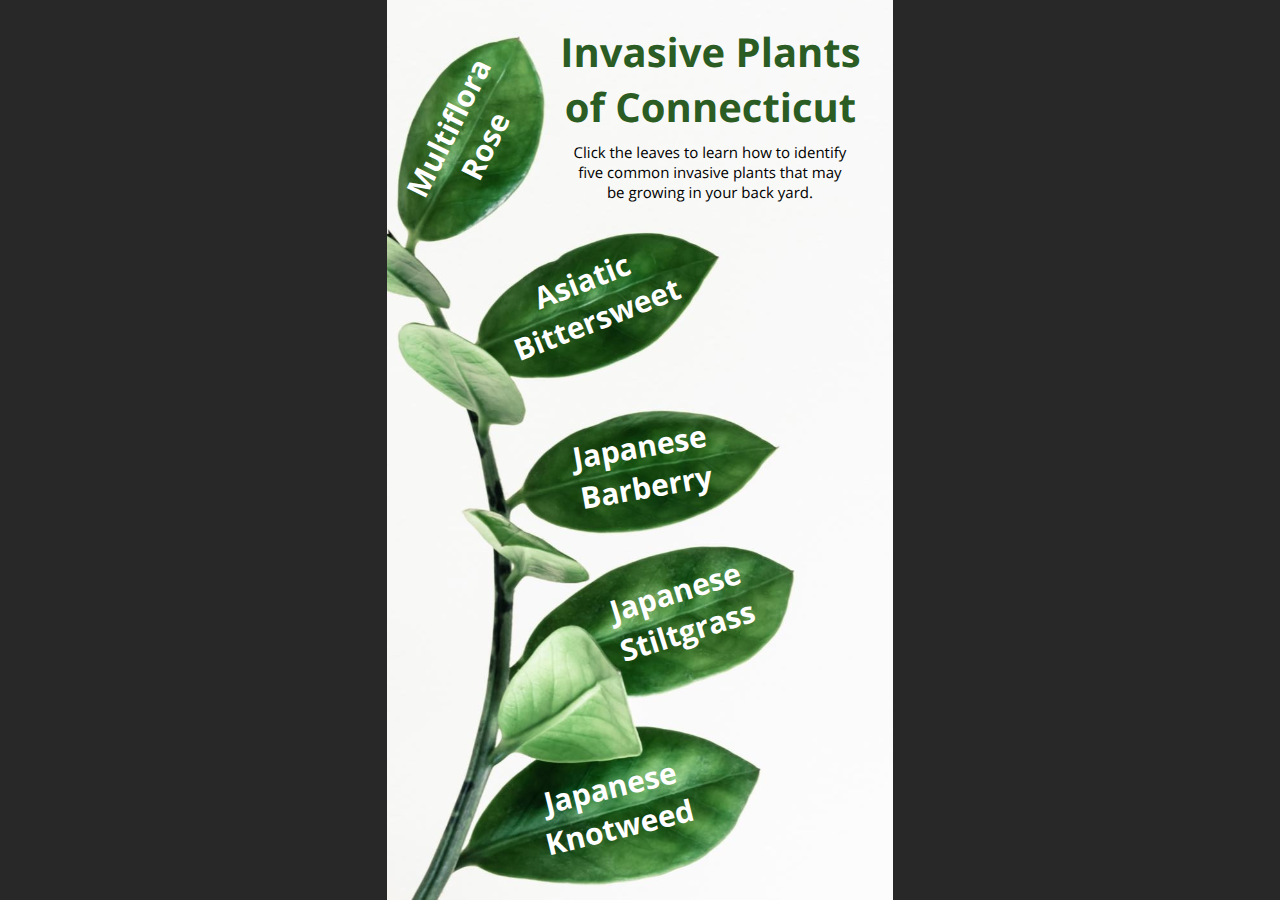
==== index.html @ a67138f4 "Invasive Plants Tab Interaction" ====
﻿<!doctype html>
<html lang="en-US">
<head>
  <meta charset="utf-8">
  <!-- Created using Storyline 360 - http://www.articulate.com  -->
  <!-- version: 3.71.29339.0 -->
  <title>Invasive Species Tab Interaction</title>
  <meta http-equiv="x-ua-compatible" content="IE=edge"/>
  <meta name="viewport" content="width=device-width,initial-scale=1,user-scalable=no,shrink-to-fit=no,minimal-ui"/>
  <meta name="apple-mobile-web-app-capable" content="yes"/>
  <style>
    html, body { height: 100%; padding: 0; margin: 0 }
    #app { height: 100%; width: 100%; }
  </style>

  <script>
    window.DS = {};
    window.globals = {
      DATA_PATH_BASE: '',
      HAS_FRAME: true,
      HAS_SLIDE: true,

      lmsPresent: false,
      tinCanPresent: false,
      cmi5Present: false,
      aoSupport: false,
      scale: 'noscale',
      captureRc: false,
      browserSize: 'optimal',
      bgColor: '#282828',
      features: 'AccessibleVideo,ConnectionMessages,FullScreenToggle,InsertSvgPicture,LayerPresentAsDialog,MultipleQuizTracking,UpdatedScrollingPanels,UpdatedThemeEditor',
      themeName: 'unified',
      preloaderColor: '#FFFFFF',
      suppressAnalytics: false,
      productChannel: 'stable',
      publishSource: 'storyline',
      aid: 'aid|063156c1-d055-49e4-b8f7-2ba526d6408d',
      cid: 'b692ceb9-e4eb-4660-8437-629429736713',
      playerVersion: '3.71.29339.0',
      publishTimestamp: '2023-01-26T19:58:02.5013336Z',
      maxIosVideoElements: 10,
      connectionSettings: { message: 'You%20are%20offline.%20Trying%20to%20reconnect...', useDarkTheme: false },

      
      parseParams: function(qs) {
        if (window.globals.parsedParams != null) {
          return window.globals.parsedParams;
        }
        qs = (qs || window.location.search.substr(1)).split('+').join(' ');
        var params = {},
            tokens,
            re = /[?&]?([^=]+)=([^&]*)/g;

        while (tokens = re.exec(qs)) {
          params[decodeURIComponent(tokens[1]).trim()] =
            decodeURIComponent(tokens[2]).trim();
        }
        window.globals.parsedParams = params;
        return params;
      }

    };
  </script>
  <script>
    var isIe11 = ('ActiveXObject' in window || window.MSBlobBuilder != null)
      && window.msCrypto != null && !window.ActiveXObject;
    if (isIe11) {
      window.globals.unsupportedBrowser = true;
      document.write(atob('[base64]'));
    }
  </script>
  
  <script>window.THREE = { };</script>
  
</head>
<body style="background: #282828" class="cs-HTML theme-unified">
  <!-- 360 -->
  <script>!function(e){var i=/iPhone/i,o=/iPod/i,n=/iPad/i,t=/(?=.*\bAndroid\b)(?=.*\bMobile\b)/i,d=/Android/i,s=/(?=.*\bAndroid\b)(?=.*\bSD4930UR\b)/i,b=/(?=.*\bAndroid\b)(?=.*\b(?:KFOT|KFTT|KFJWI|KFJWA|KFSOWI|KFTHWI|KFTHWA|KFAPWI|KFAPWA|KFARWI|KFASWI|KFSAWI|KFSAWA)\b)/i,r=/IEMobile/i,h=/(?=.*\bWindows\b)(?=.*\bARM\b)/i,a=/BlackBerry/i,l=/BB10/i,p=/Opera Mini/i,f=/(CriOS|Chrome)(?=.*\bMobile\b)/i,u=/(?=.*\bFirefox\b)(?=.*\bMobile\b)/i,c=new RegExp("(?:Nexus 7|BNTV250|Kindle Fire|Silk|GT-P1000)","i"),w=function(e,i){return e.test(i)},A=function(e){var A=e||navigator.userAgent,v=A.split("[FBAN");if(void 0!==v[1]&&(A=v[0]),this.apple={phone:w(i,A),ipod:w(o,A),tablet:!w(i,A)&&w(n,A),device:w(i,A)||w(o,A)||w(n,A)},this.amazon={phone:w(s,A),tablet:!w(s,A)&&w(b,A),device:w(s,A)||w(b,A)},this.android={phone:w(s,A)||w(t,A),tablet:!w(s,A)&&!w(t,A)&&(w(b,A)||w(d,A)),device:w(s,A)||w(b,A)||w(t,A)||w(d,A)},this.windows={phone:w(r,A),tablet:w(h,A),device:w(r,A)||w(h,A)},this.other={blackberry:w(a,A),blackberry10:w(l,A),opera:w(p,A),firefox:w(u,A),chrome:w(f,A),device:w(a,A)||w(l,A)||w(p,A)||w(u,A)||w(f,A)},this.seven_inch=w(c,A),this.any=this.apple.device||this.android.device||this.windows.device||this.other.device||this.seven_inch,this.phone=this.apple.phone||this.android.phone||this.windows.phone,this.tablet=this.apple.tablet||this.android.tablet||this.windows.tablet,"undefined"==typeof window)return this},v=function(){var e=new A;return e.Class=A,e};"undefined"!=typeof module&&module.exports&&"undefined"==typeof window?module.exports=A:"undefined"!=typeof module&&module.exports&&"undefined"!=typeof window?module.exports=v():"function"==typeof define&&define.amd?define("isMobile",[],e.isMobile=v()):e.isMobile=v()}(this);
    window.isMobile.apple.tablet = window.isMobile.apple.tablet ||
      (navigator.platform === 'MacIntel' && navigator.maxTouchPoints > 1);
    window.isMobile.apple.device = window.isMobile.apple.device || window.isMobile.apple.tablet;
    window.isMobile.tablet = window.isMobile.tablet || window.isMobile.apple.tablet;
    window.isMobile.any = window.isMobile.any || window.isMobile.apple.tablet;
  </script>

  <div id="focus-sink" tabindex="-1"></div>

  <div id="preso"></div>
  <script>
    (function() {

      var classTypes = [ 'desktop', 'mobile', 'phone', 'tablet' ];

      var addDeviceClasses = function(prefix, testObj) {
        var curr, i;
        for (i = 0; i < classTypes.length; i++) {
          curr = classTypes[i];
          if (testObj[curr]) {
            document.body.classList.add(prefix + curr);
          }
        }
      };

      var params = window.globals.parseParams(),
          isDevicePreview = params.devicepreview === '1',
          isPhoneOverride = params.deviceType === 'phone' || (isDevicePreview && params.phone == '1'),
          isTabletOverride = (params.deviceType === 'tablet' || isDevicePreview) && !isPhoneOverride,
          isMobileOverride = isPhoneOverride || isTabletOverride;

      var deviceView = {
        desktop: !window.isMobile.any && !isMobileOverride,
        mobile: window.isMobile.any || isMobileOverride,
        phone: isPhoneOverride || (window.isMobile.phone && !isTabletOverride),
        tablet: isTabletOverride || window.isMobile.tablet
      };

      window.globals.deviceView = deviceView;
      window.isMobile.desktop = !window.isMobile.any;
      window.isMobile.mobile = window.isMobile.any;

      addDeviceClasses('view-', deviceView);

    })();
  </script>
  
  <script src='story_content/user.js' type=text/javascript></script>
  <div class="slide-loader"></div>

  <script>
    var doc = document, loader = doc.body.querySelector('.slide-loader'); [ 1, 2, 3 ].forEach(function(n) { var d = doc.createElement('div'); d.style.backgroundColor = window.globals.preloaderColor; d.classList.add('mobile-loader-dot'); d.classList.add('dot' + n); loader.appendChild(d); });
  </script>

  <div class="mobile-load-title-overlay" style="display: none">
    <div class="mobile-load-title">Invasive Species Tab Interaction</div>
  </div>

  <div class="mobile-chrome-warning"></div>

  
<style>
  .warn-connection-dialog {
    display: none;
    background: transparent;
    pointer-events: none;
    position: fixed;
    left: 0;
    top: 0;
    width: 100%;
    height: 100%;
    z-index: 999;
  }

  .warn-connection-content {
    border-radius: 4px;
    background: white;
    border: 1px solid #E7E7E7;
    color: #333333;
    box-shadow: 0 2px 4px rgba(0, 0, 0, 0.25);
    transition: all 150ms ease-out;
    position: absolute;
    white-space: nowrap;
  }

  .view-phone.is-landscape .warn-connection-content {
    left: 23px;
    bottom: 23px;
  }

  .view-tablet.is-landscape .warn-connection-content {
    left: 50%;
    top: 20px;
    transform: translateX(-50%);
  }

  .is-portrait .warn-connection-content {
    transform: translate(-50%, calc(-100% - 15px));
  }

  .warn-connection-content p {
    display: inline-block;
    margin: 0 8px 0 0;
    line-height: 33px;
    font-size: 11px;
  }

  .warn-connection-content svg {
    position: relative;
    vertical-align: middle;
    margin: 0 2px 2px 8px;
  }

  .view-desktop .warn-connection-content {
    left: 1.5em;
    bottom: 1.5em;
  }

  .view-desktop .warn-connection-content p {
    font-size: 1.1em;
  }

  .is-offline .warn-connection-dialog {
    display: block;
  }

  .is-offline .cs-panel * {
    pointer-events: none !important;
  }

  .is-offline .cs-panel {
    pointer-events: all !important;
  }

  .is-offline #nav-controls * {
    pointer-events: none !important;
  }

  .is-offline #nav-controls {
    pointer-events: all !important;
  }
</style>

<div class="warn-connection-dialog">
  <div class="warn-connection-content">
    <svg width="17" height="15" viewBox="0 0 17 15" xmlns="http://www.w3.org/2000/svg">
      <path fill="#8F0000" stroke="white" d="M16.07,12.98 L15.88,12.23 L9.51,1.21 C8.97,0.26,7.6,0.26,7.06,1.21 L0.69,12.23 C0.15,13.16,0.81,14.36,1.91,14.36 H14.65 C15.47,14.36,16.05,13.7,16.07,12.98 Z"/>
      <path fill="white" stroke="white" d="M8.58,5.5 C8.35,5.28,8.5,5.35,8.21,5.32 C8.09,5.35,7.97,5.49,7.96,5.67 C7.97,5.79,7.98,5.92,7.98,6.04 L7.98,6.04 C7.99,6.17,8,6.31,8.01,6.43 L8.01,6.44 C8.03,6.92,8.06,7.41,8.09,7.9 L8.09,7.9 C8.12,8.39,8.14,8.88,8.17,9.37 C8.17,9.39,8.18,9.42,8.2,9.44 C8.23,9.46,8.25,9.47,8.28,9.47 C8.31,9.47,8.34,9.46,8.35,9.44 C8.37,9.43,8.38,9.4,8.39,9.35 L8.39,9.34 C8.39,9.24,8.4,9.15,8.4,9.05 L8.4,9.05 C8.41,8.96,8.41,8.86,8.42,8.75 C8.43,8.44,8.45,8.12,8.47,7.81 L8.47,7.81 C8.49,7.49,8.51,7.18,8.53,6.87 C8.55,6.46,8.56,6.05,8.59,5.64 L8.6,5.62 C8.6,5.57,8.59,5.53,8.58,5.5 L8.21,5.32 Z"/>
      <circle fill="white" stroke="white" cx="8.3" cy="11.35" r="0.3"/>
    </svg>
    <p>You are offline. Trying to reconnect...</p>
  </div>
</div>

<script>
  (function() {
    window.DS.connection = {
      warningShown: false,
      assets: {},
      loadingAssetGroup: false,
      retryDelay: 500
    };

    // @TODO this is POC code and can be cleaned up a bit more if we move forward
    // with the feature



    // The `window.globals.features` variable must be set in `webpack.dev.config` when testing locally - it is not enough
    // to have it in the data - but it must be set there as well.
    var useConnectionMessages = window.AbortController != null &&
      window.location.protocol != 'file:' &&
      window.globals.features.indexOf('ConnectionMessages') != -1;

    window.DS.connection.useConnectionMessages = useConnectionMessages

    var assetCount = 0;
    var checkLoadedId;
    var connectionSettings = window.globals.connectionSettings;

    if (useConnectionMessages && connectionSettings != null) {
      var contentEl = document.querySelector('.warn-connection-content');
      var messageEl = contentEl.querySelector('p')

      if (connectionSettings.useDarkTheme) {
        contentEl.style.borderColor = '#BABBBA';
        contentEl.style.backgroundColor = '#282828';
        contentEl.style.color = '#FFFFFF';
      }

      if (connectionSettings.message != null) {
        messageEl.textContent = window.decodeURIComponent(connectionSettings.message);
      }
    }

    function checkAssetsReady() {
      for (var i in DS.connection.assets) {
        if (!DS.connection.assets[i].success) {
          return false;
        }
      }
      return true;
    }

    function stopAssetGroup() {
      if (!useConnectionMessages) { return; }

      assetCount = 0;

      DS.connection.oldAssetGroup = DS.connection.assets;
      DS.connection.assets = {};
      DS.connection.loadingAssetGroup = false;
      clearInterval(checkLoadedId);
    }

    function startAssetGroup() {
      if (!useConnectionMessages) { return; }
      var ticks = 0;
      clearInterval(checkLoadedId);
      checkLoadedId = setInterval(function() {
        var loaded = 0;
        if (assetCount === 0 && loaded === 0) {
          clearInterval(checkLoadedId);
          return;
        }

        for (var i in DS.connection.assets) {
          if (DS.connection.assets[i].success) {
            loaded++;
          }
        }

        if (assetCount === loaded && checkAssetsReady()) {
          for (var i in DS.connection.assets) {
            if (DS.connection.assets[i].action) {
              DS.connection.assets[i].action();
            }
          }
          hideWarning();
          stopAssetGroup();
        }
      }, 100)
    }

    function requiredAsset(url, action, retry, type) {
      if (!useConnectionMessages) { return; }
      if (DS.connection.assets[url]) { return; }

      DS.connection.assets[url] = {
        success: false, action: action, retry: retry, type: type
      };
      assetCount = Object.keys(DS.connection.assets).length;
      if (!DS.connection.loadingAssetGroup) {
        startAssetGroup();
      }
      DS.connection.loadingAssetGroup = true;
    }

    function assetLoaded(url) {
      if (!useConnectionMessages) { return; }
      if (DS.connection.assets[url]) {
        DS.connection.assets[url].success = true;
      }
    }

    function assetFailed(url) {
      if (!useConnectionMessages) { return; }
      if (!DS.connection.assets[url]) {
        if (/\.js$/.test(url)) {
          setTimeout(function() {
            if (DS.connection.lastSlideLoaded != null) {
              DS.connection.lastSlideLoaded();
            }
          }, DS.connection.retryDelay);
        }
        return;
      }
      if (!DS.connection.warningShown) { showWarning(); }
      if (DS.connection.assets[url].retry) {
        setTimeout(function() {
          if (!DS.connection.assets[url].success) {
            DS.connection.assets[url].retry()
          }
        }, DS.connection.retryDelay);
      }
    }

    function hideWarning() {
      document.body.classList.remove('is-offline');
      DS.connection.warningShown = false;
    }
    DS.connection.hideWarning = hideWarning

    function showWarning(btn) {
      document.body.classList.add('is-offline')
      DS.connection.warningShown = true;
      updateWarningPosition();
    }

    function updateWarningPosition() {
      if (!DS.connection.warningShown) {
        return;
      }

      var isPortrait = document.body.classList.contains('is-portrait');
      var warningEl = document.querySelector('.warn-connection-content');

      if (isPortrait) {
        var slide = document.querySelector('.primary-slide');
        var slideRect = slide.getBoundingClientRect();

        warningEl.style.top = `${slideRect.top}px`
        warningEl.style.left = `${slideRect.left + slideRect.width / 2}px`
      } else {
        warningEl.style.top = null;
        warningEl.style.left = null;
      }

      window.requestAnimationFrame(updateWarningPosition);
    }

    // these will all be noops if the feature flag isn't set in
    // the data and `window.globals.features`
    DS.connection.requiredAsset = requiredAsset;
    DS.connection.assetLoaded = assetLoaded;
    DS.connection.assetFailed = assetFailed;
    DS.connection.stopAssetGroup = stopAssetGroup;
    DS.connection.startAssetGroup = startAssetGroup;
  })();
</script>


  <script>
    
    if (window.autoSpider && window.vInterfaceObject) {
      document.querySelector('.mobile-load-title-overlay').style.display = 'none';
    }
  </script>

  

  <link rel="stylesheet" href="html5/data/css/output.min.css" data-noprefix/>
</body>
<script src="html5/lib/scripts/bootstrapper.min.js"></script>
</html>
---- html5/data/css/output.min.css ----
@font-face {
  font-family: 'LatoBold Charset1_ BoldBB0E066A';
  src: url('[data-uri]');
  font-style: normal;
  font-weight: normal;
}
@font-face {
  font-family: 'Lato Charset1_ 6PsHvbMuFCA3AF73';
  src: url('[data-uri]');
  font-style: normal;
  font-weight: normal;
}
@font-face {
  font-family: 'Open SansBold CharsBold499BA17E';
  src: url('[data-uri]');
  font-style: normal;
  font-weight: normal;
}
@font-face {
  font-family: 'Open Sans Charset1_ 5z1D6BBF700';
  src: url('[data-uri]');
  font-style: normal;
  font-weight: normal;
}
@font-face {
  font-family: 'Open Sans Charset0_v9TY33EDE6F2';
  src: url('[data-uri]');
  font-style: normal;
  font-weight: normal;
}
@font-face {
  font-family: 'Open SansBold CharsBoldE47A47C6';
  src: url('[data-uri]');
  font-style: normal;
  font-weight: normal;
}
.cs-HTML {
  background: rgba(40, 40, 40, 1);
}
.cs-pxabnsnfns00000100001 .cs-infopanel  {
  box-shadow: 0 1px 0 rgba(0, 0, 0, 0);
  background: rgba(255, 255, 255, 1);
}
.cs-pxabnsnfns00000100001 .cs-infopanel .cs-link {
  color: rgba(186, 187, 186, 1);
}
.cs-pxabnsnfns00000100001 .cs-infopanel .cs-link:hover {
  color: rgba(255, 255, 255, 1);
}
.cs-pxabnsnfns00000100001 .cs-infopanel .cs-name {
  color: rgba(68, 68, 68, 1);
}
.cs-pxabnsnfns00000100001 .cs-infopanel .cs-title {
  color: rgba(153, 153, 153, 1);
}
.cs-pxabnsnfns00000100001 .cs-infopanelpopup  {
  box-shadow: 0 1px 0 rgba(0, 0, 0, 0);
  background: rgba(0, 0, 0, 0);
}
.cs-pxabnsnfns00000100001 .cs-infopanelpopup .cs-link {
  color: rgba(255, 0, 0, 1);
}
.cs-pxabnsnfns00000100001 .cs-infopanelpopup .cs-link:hover {
  color: rgba(255, 255, 255, 1);
}
.cs-pxabnsnfns00000100001 .cs-infopanelpopup .cs-name {
  color: rgba(255, 255, 255, 1);
}
.cs-pxabnsnfns00000100001 .cs-infopanelpopup .cs-bio {
  color: rgba(186, 187, 186, 1);
}
.cs-pxabnsnfns00000100001 .cs-timer  {
  color: rgba(186, 187, 186, 1);
}
.cs-pxabnsnfns00000100001 .cs-duration stop:first-child {
  stop-color: rgba(60, 60, 60, 1);
}
.cs-pxabnsnfns00000100001 .cs-duration stop:last-child {
  stop-color: rgba(60, 60, 60, 1);
}
.cs-pxabnsnfns00000100001 .cs-elapsed stop:first-child {
  stop-color: rgba(254, 227, 71, 1);
}
.cs-pxabnsnfns00000100001 .cs-elapsed stop:last-child {
  stop-color: rgba(254, 227, 71, 1);
}
.cs-pxabnsnfns00000100001 .cs-timer .cs-pie .cs-innerstroke {
  stroke: rgba(199, 199, 199, 1);
}
.cs-pxabnsnfns00000100001 .cs-timer .cs-pie .cs-innerborder {
  stroke: rgba(255, 255, 255, 1);
}
.cs-pxabnsnfns00000100001 .cs-window  {
  box-shadow: 0 8px 5px rgba(0, 0, 0, 0.2);
  border-color: rgba(49, 99, 0, 0);
  background: rgba(33, 33, 33, 1);
  color: rgba(248, 248, 248, 1);
}
.cs-pxabnsnfns00000100001 .cs-window .cs-diva {
  border-color: rgba(78, 78, 78, 1);
}
.cs-pxabnsnfns00000100001 .cs-window .cs-divb {
  border-color: rgba(78, 78, 78, 0);
}
.cs-pxabnsnfns00000100001 .cs-editor .cs-editor-slide {
  color: rgba(226, 226, 226, 1);
}
.cs-pxabnsnfns00000100001 .cs-editor .cs-editor-html {
  color: rgba(186, 187, 186, 1);
}
.cs-pxabnsnfns00000100001 .cs-editor .cs-editor-button {
  text-shadow: 0 1px 0 rgba(0, 0, 0, 0);
  color: rgba(255, 255, 255, 1);
  border-color: rgba(211, 211, 211, 1);
  background: rgba(34, 34, 34, 1);
}
.cs-pxabnsnfns00000100001 .cs-editor .cs-editor-button:hover {
  background: rgba(68, 68, 68, 1);
}
.cs-pxabnsnfns00000100001 .cs-editor .cs-editor-button:active {
  background: rgba(68, 68, 68, 1);
}
.cs-pxabnsnfns00000100001 .cs-listitem  {
  color: rgba(186, 187, 186, 1);
  border-color: none;
  border: 1px solid transparent;
}
.cs-pxabnsnfns00000100001 .cs-listitem:hover {
  background: rgba(255, 255, 255, 0.06);
  border-color: rgba(108, 108, 108, 1) !important;
  border-width: 1px;
  border-radius: 2px;
  border-style: solid;
  box-sizing: border-box;
}
.cs-pxabnsnfns00000100001 .cs-listitem.hover {
  background: rgba(255, 255, 255, 0.06);
  border-color: rgba(108, 108, 108, 1) !important;
  border-width: 1px;
  border-radius: 2px;
  border-style: solid;
  box-sizing: border-box;
}
.cs-pxabnsnfns00000100001 .cs-glossary  {
  color: rgba(186, 187, 186, 1);
}
.cs-pxabnsnfns00000100001 .cs-glossary .cs-scrolling-panel {
  background: rgba(0, 0, 0, 0);
}
.cs-pxabnsnfns00000100001 .cs-glossary .cs-term.cs-selected .cs-choice-list-trigger {
  color: rgba(255, 255, 255, 1);
  background: rgba(255, 255, 255, 1);
}
.cs-pxabnsnfns00000100001 .cs-glossary .cs-term.cs-selected .cs-choice-list-trigger:focus {
  color: rgba(255, 255, 255, 1);
  background: rgba(255, 255, 255, 1);
}
.cs-pxabnsnfns00000100001 .cs-glossary .cs-term:hover .cs-choice-list-trigger {
  background: rgba(186, 187, 186, 1);
}
.cs-pxabnsnfns00000100001 .cs-glossary .cs-term.hover .cs-choice-list-trigger {
  background: rgba(186, 187, 186, 1);
}
.cs-pxabnsnfns00000100001 .cs-glossary .cs-term .cs-choice-list-trigger:focus {
  background: rgba(186, 187, 186, 1);
}
.cs-pxabnsnfns00000100001 .cs-glossary .cs-diva {
  border-color: rgba(0, 0, 0, 0);
}
.cs-pxabnsnfns00000100001 .cs-glossary .cs-divb {
  border-color: rgba(0, 0, 0, 0);
}
.cs-pxabnsnfns00000100001 .cs-glossary .cs-divc {
  border-color: rgba(0, 0, 0, 0);
}
.cs-pxabnsnfns00000100001 .cs-glossary .cs-heading {
  color: rgba(248, 248, 248, 1);
  font-weight: 700;
}
.note-content p span {
  color: rgba(186, 187, 186, 1);
  line-height: 1.4em;
  font-size: 103.769%;
}
.cs-pxabnsnfns00000100001 .cs-resource .cs-separator {
  border-color: rgba(0, 0, 0, 0);
}
.cs-pxabnsnfns00000100001 .cs-outline  {
  color: rgba(45, 45, 45, 1);
}
.cs-pxabnsnfns00000100001 .cs-outline .cs-diva {
  border-color: rgba(0, 0, 0, 0);
}
.cs-pxabnsnfns00000100001 .cs-outline .cs-divb {
  border-color: rgba(0, 0, 0, 0);
}
.cs-pxabnsnfns00000100001 .cs-outline .cs-divc {
  border-color: rgba(0, 0, 0, 0);
}
.cs-pxabnsnfns00000100001 .cs-outline .cs-search-filter:hover {
  color: rgba(0, 0, 0, 0);
}
.cs-pxabnsnfns00000100001 .cs-outline .cs-search-filter.hover {
  color: rgba(0, 0, 0, 0);
}
.cs-pxabnsnfns00000100001 .cs-transcript  {
  color: rgba(255, 255, 255, 1);
}
.cs-pxabnsnfns00000100001 .cs-transcript .cs-div {
  border-color: rgba(0, 0, 0, 0);
}
.cs-pxabnsnfns00000100001 .cs-tabs:not(.topmenu-item) {
  color: rgba(248, 248, 248, 1);
}
.cs-pxabnsnfns00000100001 .cs-tabs .cs-inner-button:not(.topmenu-item) {
  text-shadow: 0 1px 0 rgba(0, 0, 0, 0);
}
.cs-pxabnsnfns00000100001 .cs-tabs:hover:not(.topmenu-item) {
  color: rgba(248, 248, 248, 1);
}
.cs-pxabnsnfns00000100001 .cs-tabs.cs-selected {
  background: rgba(0, 0, 0, 0);
  color: rgba(248, 248, 248, 1);
}
.cs-pxabnsnfns00000100001 .cs-seekcontrol  {
  background: rgba(0, 0, 0, 0);
  border-color: rgba(0, 0, 0, 0);
}
.cs-pxabnsnfns00000100001 .cs-seekcontrol .cs-button:hover .cs-icon {
  fill: rgba(255, 255, 255, 1);
}
.cs-pxabnsnfns00000100001 .cs-seekcontrol .cs-button.hover .cs-icon {
  fill: rgba(255, 255, 255, 1);
}
.cs-pxabnsnfns00000100001 .cs-seekcontrol .cs-button .cs-icon-shadow {
  fill: rgba(0, 0, 0, 0);
}
.cs-pxabnsnfns00000100001 .cs-seekcontrol .cs-button .cs-icon {
  fill: rgba(180, 180, 180, 1);
}
.cs-pxabnsnfns00000100001 .cs-seekcontrol .cs-seek .cs-fill {
  background: rgba(255, 255, 255, 0.6);
}
.cs-pxabnsnfns00000100001 .cs-seekcontrol .cs-seek {
  background: rgba(108, 108, 108, 1);
  border-color: rgba(0, 0, 0, 0);
}
.cs-pxabnsnfns00000100001 .cs-searchinput .cs-input {
  color: rgba(186, 187, 186, 1);
  border-color: rgba(0, 0, 0, 0);
  background: rgba(255, 255, 255, 0.06);
}
.cs-pxabnsnfns00000100001 .cs-searchinput .cs-input:focus {
  color: rgba(248, 248, 248, 1);
  background: rgba(41, 41, 41, 1);
}
.cs-pxabnsnfns00000100001 .cs-searchinput .cs-input:hover {
  box-shadow: inset 0 0 1px 0 rgba(69, 126, 19, 0);
}
.cs-pxabnsnfns00000100001 .cs-searchinput .cs-input.hover {
  box-shadow: inset 0 0 1px 0 rgba(69, 126, 19, 0);
}
.cs-pxabnsnfns00000100001 .cs-searchinput .cs-button .cs-icon {
  fill: rgba(186, 187, 186, 1);
}
.cs-pxabnsnfns00000100001 .cs-searchinput .cs-button:hover {
  fill: rgba(63, 133, 0, 1);
}
.cs-pxabnsnfns00000100001 .cs-searchinput .cs-button.hover {
  fill: rgba(63, 133, 0, 1);
}
.cs-pxabnsnfns00000100001 .cs-menu  {
  box-shadow: 0 1px 0 rgba(0, 0, 0, 0);
  background: rgba(33, 33, 33, 1);
}
.cs-pxabnsnfns00000100001 .cs-topmenu-item.active .cs-tab {
  background: rgba(33, 33, 33, 1);
}
.cs-pxabnsnfns00000100001 .cs-logo  {
  box-shadow: 0 1px 0 rgba(37, 75, 0, 1);
  background: rgba(255, 255, 255, 0);
}
.cs-pxabnsnfns00000100001 .cs-checkbox  {
  color: rgba(255, 255, 255, 1);
}
.cs-pxabnsnfns00000100001 .cs-checkbox:hover {
  border-color: rgba(175, 221, 130, 1);
}
.cs-pxabnsnfns00000100001 .cs-checkbox.hover {
  border-color: rgba(175, 221, 130, 1);
}
.cs-pxabnsnfns00000100001 .cs-checkbox .cs-box {
  color: rgba(255, 255, 255, 1);
  border-color: rgba(42, 83, 0, 1);
}
.cs-pxabnsnfns00000100001 .cs-checkbox .cs-box:checked::after {
  color: rgba(43, 196, 0, 1);
}
.cs-pxabnsnfns00000100001 .cs-button  {
  text-shadow: 0 1px 0 rgba(0, 0, 0, 0);
  color: rgba(186, 187, 186, 1);
  border-color: rgba(0, 0, 0, 0);
  background: rgba(0, 0, 0, 0);
  box-shadow: 0 1px 0 rgba(0, 0, 0, 0);
}
.cs-pxabnsnfns00000100001 .cs-button .cs-icon {
  fill: rgba(186, 187, 186, 1);
}
.cs-pxabnsnfns00000100001 .cs-button .cs-icon-shadow {
  fill: rgba(0, 0, 0, 0);
}
.cs-pxabnsnfns00000100001 .cs-button:hover {
  background: rgba(248, 248, 248, 1);
}
.cs-pxabnsnfns00000100001 .cs-button.hover {
  background: rgba(248, 248, 248, 1);
}
.cs-pxabnsnfns00000100001 .cs-button:active {
  background: rgba(0, 0, 0, 0);
}
.cs-pxabnsnfns00000100001 .cs-button.cs-disabled:hover {
  background: rgba(0, 0, 0, 0);
}
.cs-pxabnsnfns00000100001 .cs-button.cs-disabled.hover {
  background: rgba(0, 0, 0, 0);
}
.cs-pxabnsnfns00000100001 .cs-button.cs-disabled:active {
  background: rgba(0, 0, 0, 0);
}
.cs-pxabnsnfns00000100001 .cs-button.cs-volume:hover {
  background: rgba(0, 0, 0, 0);
}
.cs-pxabnsnfns00000100001 .cs-button.cs-volume.hover {
  background: rgba(0, 0, 0, 0);
}
.cs-pxabnsnfns00000100001 .cs-button.cs-volume:active {
  background: rgba(0, 0, 0, 0);
}
.cs-pxabnsnfns00000100001.cs-base  {
  color: rgba(186, 187, 186, 1);
  border-color: rgba(40, 40, 40, 1);
  background: rgba(40, 40, 40, 1);
}
.cs-pxabnsnfns00000100001.cs-base .cs-separator .cs-diva {
  background: rgba(69, 69, 69, 1);
}
.cs-pxabnsnfns00000100001.cs-base .cs-separator .cs-divb {
  background: rgba(0, 0, 0, 0);
}
.cs-pxabnsnfns00000100001.cs-base .cs-topmenu-item.active .cs-tab {
  border-color: rgba(69, 69, 69, 1);
}
.cs-pxabnsnfns00000100001.cs-base .cs-topmenu-item.active .cs-panel {
  border-color: rgba(69, 69, 69, 1);
}
.cs-pxabnsnfns00000100001.cs-base .cs-left {
  background: rgba(33, 33, 33, 1);
}
.cs-pxabnsnfns00000100001.cs-base .cs-area-primary .cs-slide-container {
  background: rgba(40, 40, 40, 1);
}
.cs-pxabnsnfns00000100001.cs-base.cs-custom-theme .cs-brandhighlight-bg {
  background: rgba(79, 189, 244, 1) !important;
}
.cs-pxabnsnfns00000100001.cs-base.cs-custom-theme .cs-brandhighlight-secondary-bg {
  background: rgba(255, 255, 255, 1) !important;
}
.cs-pxabnsnfns00000100001.cs-base.cs-custom-theme .cs-brandhighlight-border {
  border-color: rgba(79, 189, 244, 1) !important;
}
.cs-pxabnsnfns00000100001.cs-base.cs-custom-theme .cs-brandhighlight-text {
  color: rgba(79, 189, 244, 1) !important;
}
.cs-pxabnsnfns00000100001.cs-base.cs-custom-theme .cs-brandhighlight-fill {
  fill: rgba(79, 189, 244, 1) !important;
}
.cs-pxabnsnfns00000100001.cs-base.cs-custom-theme .cs-listitem.cs-selected {
  background-color: rgba(255, 255, 255, 0.06) !important;
}
.cs-pxabnsnfns00000100001 .cs-volume::-moz-range-thumb {
  border-color: rgba(43, 85, 0, 1);
  box-shadow: inset 0 0 1px 0 rgba(43, 85, 0, 1);
  background: rgba(255, 255, 255, 1);
}
.cs-pxabnsnfns00000100001 .cs-volume::-ms-thumb {
  border-color: rgba(43, 85, 0, 1);
  box-shadow: inset 0 0 1px 0 rgba(43, 85, 0, 1);
  background: rgba(255, 255, 255, 1);
}
.cs-pxabnsnfns00000100001 .cs-volume::-webkit-slider-thumb {
  border-color: rgba(43, 85, 0, 1);
  box-shadow: inset 0 0 1px 0 rgba(43, 85, 0, 1);
  background: rgba(255, 255, 255, 1);
}
.cs-pxabnsnfns00000100001 .cs-volume::-moz-range-track {
  border-color: rgba(66, 140, 1, 1);
  background: rgba(108, 108, 108, 1);
}
.cs-pxabnsnfns00000100001 .cs-volume::-ms-track {
  border-color: rgba(66, 140, 1, 1);
  background: rgba(108, 108, 108, 1);
}
.cs-pxabnsnfns00000100001 .cs-volume::-webkit-slider-runnable-track {
  border-color: rgba(66, 140, 1, 1);
  background: rgba(108, 108, 108, 1);
}
body.show-focus .tab-focus-box {
  box-shadow: 0 0 0 1px rgba(255, 255, 0, 1), 0 0 0 3px rgba(0, 32, 96, 1), 0 0 5px 5px rgba(255, 255, 0, 1);
  border-color: transparent;
  outline: 2px transparent solid;
}
.skipnav {
  box-shadow: 0 0 0 1px rgba(255, 255, 0, 1), 0 0 0 3px rgba(0, 32, 96, 1), 0 0 5px 5px rgba(255, 255, 0, 1);
  border-color: transparent;
  outline: 2px transparent solid;
}
.cs-pxabnsnfns00000100001 .cs-listitem:hover {
  color: none;
}
.cs-pxabnsnfns00000100001 .cs-listitem.hover {
  color: none;
}
.cs-pxabnsnfns00000100001 .cs-listitem.cs-viewed {
  color: #BABBBA;
}
.cs-pxabnsnfns00000100001 .cs-listitem {
  color: #BABBBA;
}
.cs-pxabnsnfns00000100001 .cs-listitem:hover .cs-icon-carrot * {
  fill: none;
}
.cs-pxabnsnfns00000100001 .cs-listitem.hover .cs-icon-carrot * {
  fill: none;
}
.cs-pxabnsnfns00000100001 .cs-listitem .cs-icon-carrot {
  color: none;
  top: calc(3px);
}
.cs-pxabnsnfns00000100001 .cs-listitem .cs-icon-carrot .cs-shadow {
  color: #F8F8F8;
}
.cs-pxabnsnfns00000100001 .item-collapsible .is-scene {
  color: #F8F8F8 !important;
  font-weight: 700;
}
.cs-pxabnsnfns00000100001 .is-scene .cs-icon-carrot * {
  color: #F8F8F8 !important;
  font-weight: 700;
}
.cs-pxabnsnfns00000100001 .is-scene:not(.outline-links-collapse) > a {
  color: #F8F8F8;
}
.cs-pxabnsnfns00000100001 .is-scene:not(.outline-links-collapse) .cs-icon-carrot * {
  fill: none !important;
  color: #F8F8F8 !important;
}
.cs-pxabnsnfns00000100001 .tabs, .cs-pxabnsnfns00000100001 .cs-logo {
  border-bottom: 1px solid rgba(108, 108, 108, 1);
}
.cs-pxabnsnfns00000100001 .area-secondary-wrapper:after {
  background-image: url('[data-uri]');
  background-size: 100%;
}
.cs-pxabnsnfns00000100001 .panel-footer {
  background: #212121;
}
.cs-pxabnsnfns00000100001 #outline-search {
  background: rgba(255, 255, 255, 0.06);
  border-color: rgba(108, 108, 108, 1);
  border-width: 1px;
  border-style: solid;
}
.cs-pxabnsnfns00000100001 .topmenu-panel #outline-search {
  background: #545454;
}
.cs-pxabnsnfns00000100001 .search-icon circle, .cs-pxabnsnfns00000100001 .search-icon path {
  stroke: #BABBBA;
}
.cs-pxabnsnfns00000100001 #outline-search input[type   =search] {
  color: #F8F8F8;
}
.cs-pxabnsnfns00000100001 #outline-search ::-webkit-input-placeholder {
  color: #BABBBA !important;
}
.cs-pxabnsnfns00000100001 #outline-search :-ms-input-placeholder {
  color: #BABBBA !important;
}
.cs-pxabnsnfns00000100001 #outline-search ::-moz-placeholder {
  color: #BABBBA !important;
  opacity: 1;
}
.cs-pxabnsnfns00000100001 .cs-topmenu-item.active, body:not(.is-touchable-tablet) .cs-pxabnsnfns00000100001 .cs-topmenu-item:hover {
  color: #F8F8F8;
}
.cs-pxabnsnfns00000100001 .cs-topmenu-item.button-tapped {
  color: #F8F8F8;
}
.cs-pxabnsnfns00000100001 .cs-topmenu-item.active .cs-tab, .cs-pxabnsnfns00000100001 .cs-topmenu-item .cs-tab {
  background: transparent !important;
  border: none !important;
}
.cs-pxabnsnfns00000100001 .top-tabs-drop-icon div {
  background: #BABBBA;
}
.cs-pxabnsnfns00000100001 .cs-panel.topmenu-panel .panel-content, .cs-pxabnsnfns00000100001 .top-tabs-drop {
  background: #212121;
}
.cs-pxabnsnfns00000100001 .cs-topmenu-item.active .cs-panel {
  background: #212121;
}
.cs-pxabnsnfns00000100001 .cs-menu.topmenu-panel, .cs-pxabnsnfns00000100001 .top-tabs-drop {
  border: 1px solid rgba(69, 69, 69, 1) !important;
  border-radius: 3px;
}
.cs-pxabnsnfns00000100001 .resources .resources-list a:hover {
  background: rgba(255, 255, 255, 0.06);
}
body:not(.is-touchable-tablet) .cs-pxabnsnfns00000100001 .resources .resources-list a:hover {
  background: rgba(255, 255, 255, 0.06);
}
.cs-pxabnsnfns00000100001 .resources .resources-list a.hover {
  background: rgba(255, 255, 255, 0.06);
}
body:not(.is-touchable-tablet) .cs-pxabnsnfns00000100001 .resources .resources-list a.hover {
  background: rgba(255, 255, 255, 0.06);
}
.cs-pxabnsnfns00000100001 .resources .resources-list a.button-tapped {
  background: rgba(255, 255, 255, 0.06);
}
.cs-pxabnsnfns00000100001 .cs-icon path, .cs-pxabnsnfns00000100001 .cs-icon rect, .cs-pxabnsnfns00000100001 .cs-icon polygon, .cs-pxabnsnfns00000100001 .menu-icon-wrapper.menu-icon-wrapper-hover path {
  fill: #BABBBA;
}
.cs-pxabnsnfns00000100001 .cs-icon .icon-stroke-only {
  fill: none !important;
  stroke: #BABBBA !important;
}
body:not(.is-touchable-tablet) .cs-pxabnsnfns00000100001 .cs-button:hover .cs-icon path, body:not(.is-touchable-tablet) .cs-pxabnsnfns00000100001 .cs-button:hover .cs-icon rect, body:not(.is-touchable-tablet) .cs-pxabnsnfns00000100001 .cs-button:hover .cs-icon polygon {
  fill: #F8F8F8;
}
body:not(.is-touchable-tablet) .cs-pxabnsnfns00000100001 .cs-tabs:hover .search-icon circle, body:not(.is-touchable-tablet) .cs-pxabnsnfns00000100001 .cs-tabs:hover .search-icon path {
  stroke: #F8F8F8;
}
.cs-pxabnsnfns00000100001 .cs-button.button-tapped .cs-icon path, .cs-pxabnsnfns00000100001 .cs-button.button-tapped .cs-icon rect, .cs-pxabnsnfns00000100001 .cs-button.button-tapped .cs-icon polygon {
  fill: #F8F8F8;
}
body:not(.is-touchable-tablet) .cs-pxabnsnfns00000100001 .cs-button:hover .cs-icon .icon-stroke-only {
  fill: none !important;
  stroke: #F8F8F8 !important;
}
.cs-pxabnsnfns00000100001 .cs-button:button-tapped .cs-icon .icon-stroke-only {
  fill: none !important;
  stroke: #F8F8F8 !important;
}
.cs-pxabnsnfns00000100001 .menu-icon-wrapper.menu-icon-wrapper-hover svg path {
  fill: #F8F8F8;
}
.floating-sidebar:not(.sidebar-closed) .cs-pxabnsnfns00000100001 #hamburger .menu-icon-wrapper svg path {
  fill: #BABBBA;
}
.floating-sidebar:not(.sidebar-closed) .cs-pxabnsnfns00000100001 #hamburger .menu-icon-wrapper.menu-icon-wrapper-hover svg path {
  fill: #F8F8F8;
}
.cs-pxabnsnfns00000100001 .volume .btn:before {
  background-image: url('[data-uri]');
}
.cs-pxabnsnfns00000100001 .volume-track {
  background: #6C6C6C;
}
.cs-pxabnsnfns00000100001 .volume-icon circle {
  stroke: #BABBBA;
}
.cs-pxabnsnfns00000100001 .cs-settings > .settings-panel {
  background: #212121;
  border: 1px solid rgba(69, 69, 69, 1) !important;
  border-radius: 3px;
}
.cs-pxabnsnfns00000100001 .cs-settings > .panel-down-arrow {
  fill: #212121;
}
.cs-pxabnsnfns00000100001 .switch-toggle .border {
  stroke: #7C7C7C;
}
.cs-pxabnsnfns00000100001 .switch-toggle .thumb-off .thumb {
  fill: #A2A2A2;
}
.cs-pxabnsnfns00000100001 .switch-toggle .thumb-on .track {
  fill: rgba(79, 189, 244, 1);
}
.cs-pxabnsnfns00000100001 .switch-toggle .thumb-off .track {
  fill: rgba(255, 255, 255, 0.1);
}
.cs-pxabnsnfns00000100001 .switch-label {
  color: #BABBBA;
}
.cs-pxabnsnfns00000100001 .cs-panel .scrollarea-btn:after {
  background: rgba(179, 180, 179, 0.75);
}
.scrollarea-scrollbar:hover .scrollarea-btn:after, .scrollarea-scrollbar.highlight-scrollbar .scrollarea-btn:after {
  background: rgba(179, 180, 179, 0.75);
}
.floating-sidebar .sidebar-overlay {
  background: rgba(0, 0, 0, 0.85);
}
.cs-pxabnsnfns00000100001 .overlay-message {
  background: rgba(0, 0, 0, 0.85);
}
.cs-pxabnsnfns00000100001 .top-ui-bg, .cs-pxabnsnfns00000100001 .bottom-ui-bg, .cs-pxabnsnfns00000100001 .right-ui-bg, .cs-pxabnsnfns00000100001 .left-ui-bg {
  background: rgba(40, 40, 40, 0.8);
}
.cs-pxabnsnfns00000100001 .circle-progress-bg {
  fill: #282828;
}
.cs-pxabnsnfns00000100001 .circle-progress-well {
  fill: #6C6C6C;
}
.cs-pxabnsnfns00000100001 .circle-progress-pie {
  stroke: #6C6C6C;
}
.cs-pxabnsnfns00000100001 .lightbox .option-pane {
  background: rgba(40, 40, 40, 0.8);
}
.cs-pxabnsnfns00000100001 .lightbox .option-pane:before {
  background: #282828;
}
.cs-pxabnsnfns00000100001 .message-window {
  background: #212121;
  border: 1px solid rgba(255, 255, 255, 1) !important;
  border-radius: 3px;
}
.cs-pxabnsnfns00000100001 .message-window-header p, .cs-pxabnsnfns00000100001 .message-window-text {
  color: #F8F8F8;
}
.cs-pxabnsnfns00000100001 .message-window-header p {
  border-bottom: 1px solid rgba(255, 255, 255, 1);
}
.cs-pxabnsnfns00000100001 .message-window button.slide-object-button {
  border: 1px solid rgba(255, 255, 255, 1) !important;
}
.cs-pxabnsnfns00000100001 .message-window button.slide-object-button:hover {
  background: rgba(255, 255, 255, 0.06) !important;
}
.message-window .slide-object-button tspan, .message-window .slide-object-button-text tspan {
  fill: #F8F8F8 !important;
}
body:not(.is-touchable-tablet) .cs-pxabnsnfns00000100001 .cs-button:hover .text {
  color: #F8F8F8;
}
.cs-pxabnsnfns00000100001 .cs-button.button-tapped .text {
  color: #F8F8F8;
}
.cs-pxabnsnfns00000100001.cs-base {
  background: #282828;
}
.cs-pxabnsnfns00000100001 .cs-menu {
  background: transparent;
}
.cs-pxabnsnfns00000100001 .progress-bar .progress-bar-fill:after {
  background: #FFFFFF !important;
}
.cs-pxabnsnfns00000100001 .volume-dot {
  background: #FFFFFF !important;
}
.fn-npnxnanbsnfns00000100001 {
  font-family: 'Lato22AB4CAF';
  -webkit-font-variant-ligatures: no-common-ligatures;
  font-variant-ligatures: no-common-ligatures;
}
.fn-pxabnsnfns00000100001 {
  font-family: 'Lato22AB4CAF';
  -webkit-font-variant-ligatures: no-common-ligatures;
  font-variant-ligatures: no-common-ligatures;
}
.fn-npxnabnsnfns00000100001 {
  font-family: 'Lato22AB4CAF';
  -webkit-font-variant-ligatures: no-common-ligatures;
  font-variant-ligatures: no-common-ligatures;
}
.fn-npnxnanbnsnfns00000100001 {
  font-family: 'Lato22AB4CAF';
  -webkit-font-variant-ligatures: no-common-ligatures;
  font-variant-ligatures: no-common-ligatures;
}
.fn-pxabnsnfns00000100000 {
  font-family: 'Lato22AB4CAF';
  -webkit-font-variant-ligatures: no-common-ligatures;
  font-variant-ligatures: no-common-ligatures;
}
@font-face {
  font-family: 'Lato22AB4CAF';
  src: url('[data-uri]');
  font-style: normal;
  font-weight: bold;
}
@font-face {
  font-family: 'Lato22AB4CAF';
  src: url('[data-uri]');
  font-style: normal;
  font-weight: normal;
}
.cs-InvalidPromptSlide .cs-62cd4KhUYUj-InvalidPromptSlide-btn0 {
  color: rgba(255, 255, 255, 1);
  border-color: rgba(211, 211, 211, 1);
  background: rgba(34, 34, 34, 1);
  text-shadow: 0 1px 0 rgba(0, 0, 0, 0);
}
.cs-InvalidPromptSlide .cs-62cd4KhUYUj-InvalidPromptSlide-btn0 .cs-html {
  color: rgba(186, 187, 186, 1);
}
.cs-InvalidPromptSlide .cs-62cd4KhUYUj-InvalidPromptSlide-btn0 .cs-slide {
  border-color: rgba(226, 226, 226, 1);
}
.cs-InvalidPromptSlide .cs-62cd4KhUYUj-InvalidPromptSlide-btn0:hover {
  background: rgba(68, 68, 68, 1);
}
.cs-InvalidPromptSlide .cs-62cd4KhUYUj-InvalidPromptSlide-btn0:active {
  background: rgba(68, 68, 68, 1);
}
.cs-PrintPromptSlide .cs-62cd4KhUYUj-PrintPromptSlide-btn0 {
  color: rgba(255, 255, 255, 1);
  border-color: rgba(211, 211, 211, 1);
  background: rgba(34, 34, 34, 1);
  text-shadow: 0 1px 0 rgba(0, 0, 0, 0);
}
.cs-PrintPromptSlide .cs-62cd4KhUYUj-PrintPromptSlide-btn0 .cs-html {
  color: rgba(186, 187, 186, 1);
}
.cs-PrintPromptSlide .cs-62cd4KhUYUj-PrintPromptSlide-btn0 .cs-slide {
  border-color: rgba(226, 226, 226, 1);
}
.cs-PrintPromptSlide .cs-62cd4KhUYUj-PrintPromptSlide-btn0:hover {
  background: rgba(68, 68, 68, 1);
}
.cs-PrintPromptSlide .cs-62cd4KhUYUj-PrintPromptSlide-btn0:active {
  background: rgba(68, 68, 68, 1);
}
.cs-ScrollPromptSlide .cs-62cd4KhUYUj-ScrollPromptSlide-btn0 {
  color: rgba(255, 255, 255, 1);
  border-color: rgba(211, 211, 211, 1);
  background: rgba(34, 34, 34, 1);
  text-shadow: 0 1px 0 rgba(0, 0, 0, 0);
}
.cs-ScrollPromptSlide .cs-62cd4KhUYUj-ScrollPromptSlide-btn0 .cs-html {
  color: rgba(186, 187, 186, 1);
}
.cs-ScrollPromptSlide .cs-62cd4KhUYUj-ScrollPromptSlide-btn0 .cs-slide {
  border-color: rgba(226, 226, 226, 1);
}
.cs-ScrollPromptSlide .cs-62cd4KhUYUj-ScrollPromptSlide-btn0:hover {
  background: rgba(68, 68, 68, 1);
}
.cs-ScrollPromptSlide .cs-62cd4KhUYUj-ScrollPromptSlide-btn0:active {
  background: rgba(68, 68, 68, 1);
}
.cs-ResumePromptSlide .cs-62cd4KhUYUj-ResumePromptSlide-btn0 {
  color: rgba(255, 255, 255, 1);
  border-color: rgba(211, 211, 211, 1);
  background: rgba(34, 34, 34, 1);
  text-shadow: 0 1px 0 rgba(0, 0, 0, 0);
}
.cs-ResumePromptSlide .cs-62cd4KhUYUj-ResumePromptSlide-btn0 .cs-html {
  color: rgba(186, 187, 186, 1);
}
.cs-ResumePromptSlide .cs-62cd4KhUYUj-ResumePromptSlide-btn0 .cs-slide {
  border-color: rgba(226, 226, 226, 1);
}
.cs-ResumePromptSlide .cs-62cd4KhUYUj-ResumePromptSlide-btn0:hover {
  background: rgba(68, 68, 68, 1);
}
.cs-ResumePromptSlide .cs-62cd4KhUYUj-ResumePromptSlide-btn0:active {
  background: rgba(68, 68, 68, 1);
}
.cs-ResumePromptSlide .cs-62cd4KhUYUj-ResumePromptSlide-btn1 {
  color: rgba(255, 255, 255, 1);
  border-color: rgba(211, 211, 211, 1);
  background: rgba(34, 34, 34, 1);
  text-shadow: 0 1px 0 rgba(0, 0, 0, 0);
}
.cs-ResumePromptSlide .cs-62cd4KhUYUj-ResumePromptSlide-btn1 .cs-html {
  color: rgba(186, 187, 186, 1);
}
.cs-ResumePromptSlide .cs-62cd4KhUYUj-ResumePromptSlide-btn1 .cs-slide {
  border-color: rgba(226, 226, 226, 1);
}
.cs-ResumePromptSlide .cs-62cd4KhUYUj-ResumePromptSlide-btn1:hover {
  background: rgba(68, 68, 68, 1);
}
.cs-ResumePromptSlide .cs-62cd4KhUYUj-ResumePromptSlide-btn1:active {
  background: rgba(68, 68, 68, 1);
}
.cs-ExternalInterfaceErrorSlide .cs-buttonOK {
  color: rgba(255, 255, 255, 1);
  border-color: rgba(211, 211, 211, 1);
  background: rgba(34, 34, 34, 1);
  text-shadow: 0 1px 0 rgba(0, 0, 0, 0);
}
.cs-ExternalInterfaceErrorSlide .cs-buttonOK .cs-html {
  color: rgba(186, 187, 186, 1);
}
.cs-ExternalInterfaceErrorSlide .cs-buttonOK .cs-slide {
  border-color: rgba(226, 226, 226, 1);
}
.cs-ExternalInterfaceErrorSlide .cs-buttonOK:hover {
  background: rgba(68, 68, 68, 1);
}
.cs-ExternalInterfaceErrorSlide .cs-buttonOK:active {
  background: rgba(68, 68, 68, 1);
}
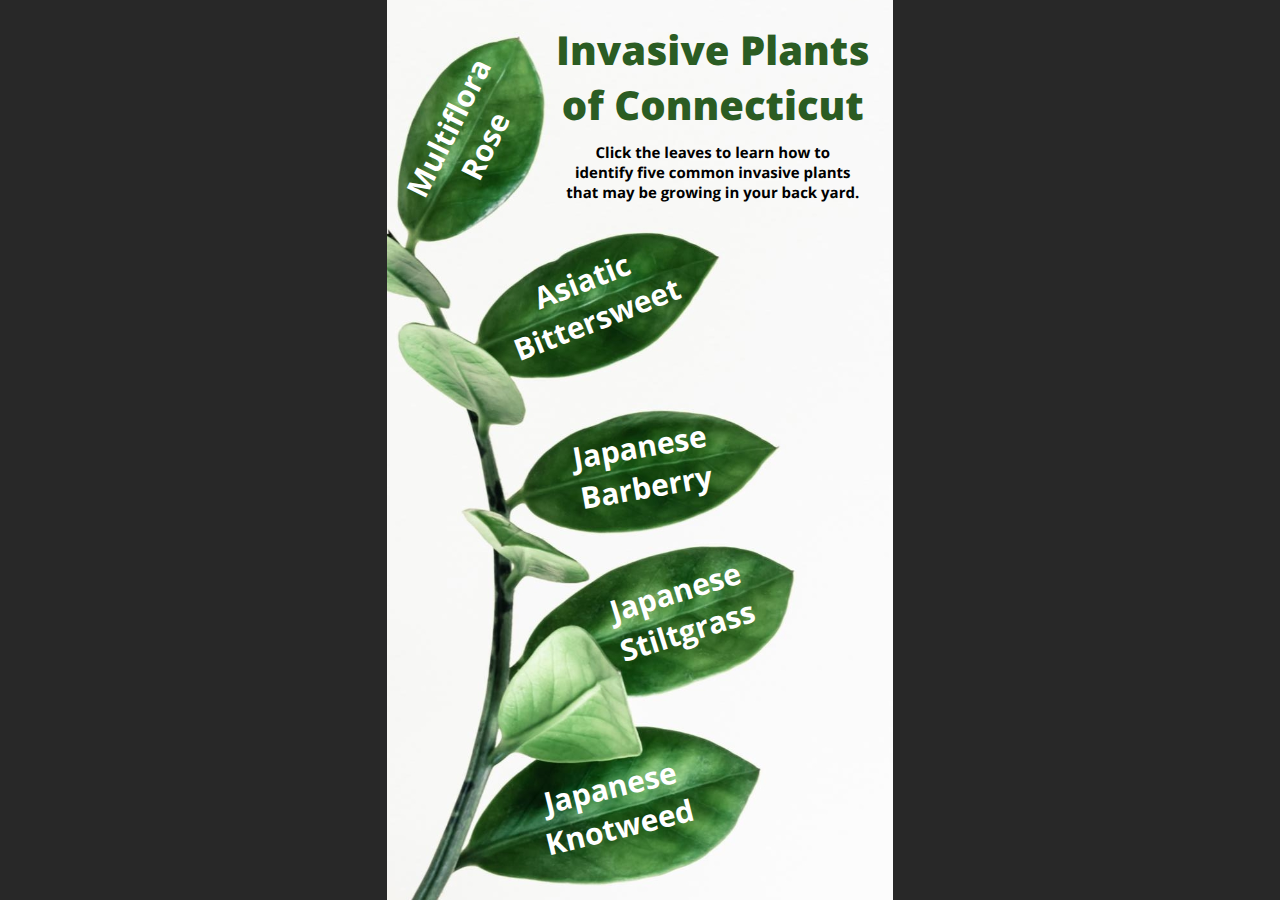
==== commit 660f6219: "Update 1" ====
--- a/index.html
+++ b/index.html
@@ -37,7 +37,7 @@
       aid: 'aid|063156c1-d055-49e4-b8f7-2ba526d6408d',
       cid: 'b692ceb9-e4eb-4660-8437-629429736713',
       playerVersion: '3.71.29339.0',
-      publishTimestamp: '2023-01-26T19:58:02.5013336Z',
+      publishTimestamp: '2023-01-27T01:03:10.5941368Z',
       maxIosVideoElements: 10,
       connectionSettings: { message: 'You%20are%20offline.%20Trying%20to%20reconnect...', useDarkTheme: false },
 
--- a/html5/data/css/output.min.css
+++ b/html5/data/css/output.min.css
@@ -1,24 +1,29 @@
 @font-face {
-  font-family: 'LatoBold Charset1_ BoldBB0E066A';
   src: url('[data-uri]');
   font-style: normal;
   font-weight: normal;
 }
 @font-face {
-  font-family: 'Lato Charset1_ 6PsHvbMuFCA3AF73';
+  font-family: 'Lato Charset1_ 5Xe5ym1tFB68721C';
   src: url('[data-uri]');
   font-style: normal;
   font-weight: normal;
 }
 @font-face {
-  font-family: 'Open SansBold CharsBold499BA17E';
-  src: url('[data-uri]');
+  font-family: 'Open SansBold CharsBoldC7CED208';
+  src: url('[data-uri]');
   font-style: normal;
   font-weight: normal;
 }
 @font-face {
-  font-family: 'Open Sans Charset1_ 5z1D6BBF700';
-  src: url('[data-uri]');
+  font-family: 'Open Sans ExtraboldBold52896121';
+  src: url('[data-uri]');
+  font-style: normal;
+  font-weight: normal;
+}
+@font-face {
+  font-family: 'Open Sans Charset1_ 5y3B9B4F4F8';
+  src: url('[data-uri]');
   font-style: normal;
   font-weight: normal;
 }
@@ -30,7 +35,13 @@
 }
 @font-face {
   font-family: 'Open SansBold CharsBoldE47A47C6';
-  src: url('[data-uri]');
+  src: url('[data-uri]');
+  font-style: normal;
+  font-weight: normal;
+}
+@font-face {
+  font-family: 'Open Sans ExtraboldBoldEBD086A1';
+  src: url('[data-uri]');
   font-style: normal;
   font-weight: normal;
 }
